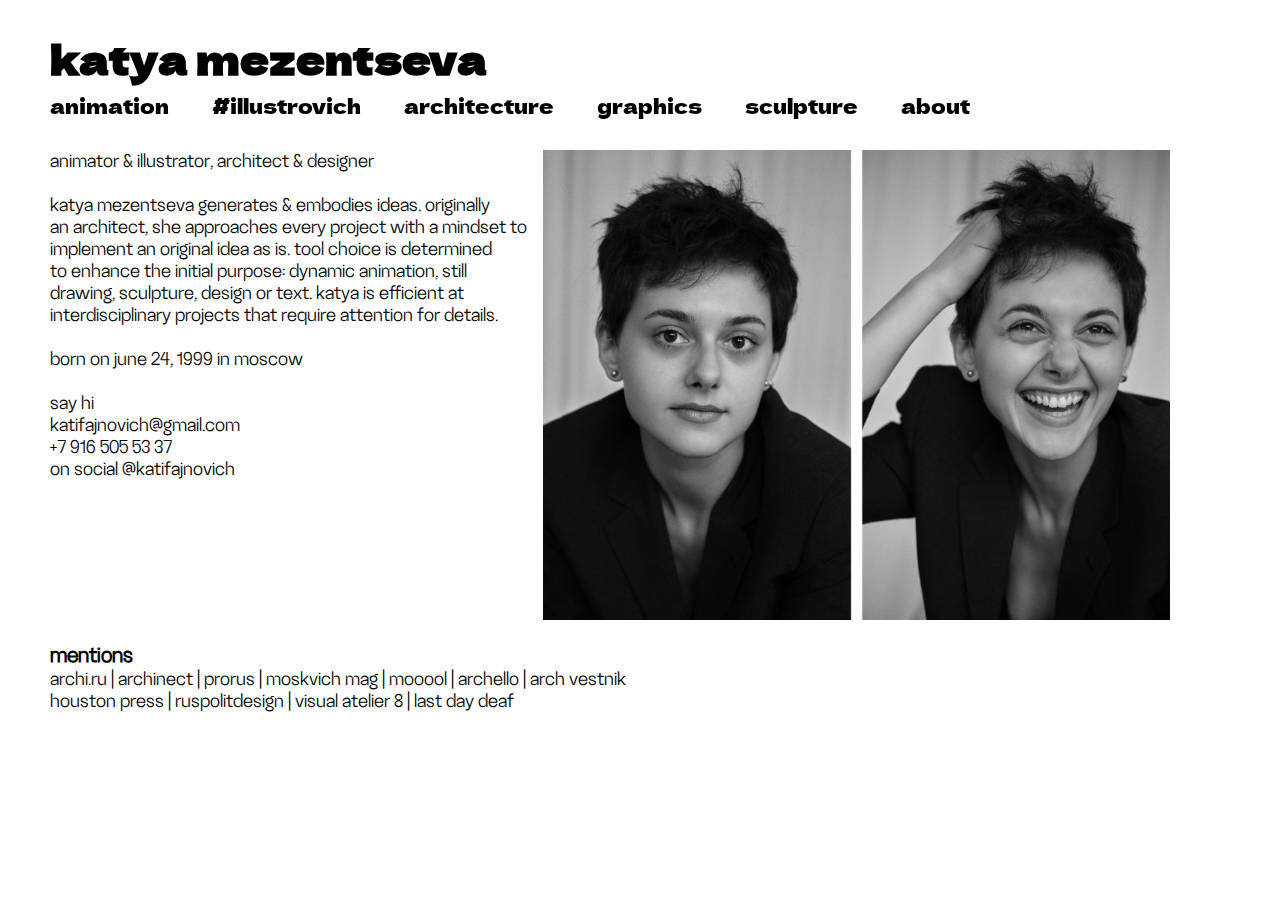
==== about/index.html @ d78eb983 "13.02 edits" ====
<!DOCTYPE html>
<html lang="en">
<head>
    <meta charset="UTF-8">
    <title>katya mezentseva</title>
    <link rel="stylesheet" href="../style.css" type="text/css">
    <link rel="shortcut icon" href="../favicon.ico">
    <meta name="viewport" content="width=device-width, initial-scale=1.0">
</head>
<header>

    <a class="katya" href="/Katya-Mezentseva" style=""><h1>katya mezentseva</h1></a>
    <div id="pencet">
        <span></span>
        <span></span>
        <span></span>
    </div>

    <ul class="bar">
        <li>
            <a class="link" href="/Katya-Mezentseva/animation/">animation</a>
        </li>
        <li>
            <a class="link" href="/Katya-Mezentseva/illustrovich/">#illustrovich</a>
        </li>
        <li>
            <a class="link" href="/Katya-Mezentseva/architecture/">architecture</a>
        </li>
        <li>
            <a class="link" href="/Katya-Mezentseva/graphics/">graphics</a>
        </li>
        <li>
            <a class="link" href="/Katya-Mezentseva/sculpture/">sculpture</a>
        </li>
        <li>
            <a class="link" href="/Katya-Mezentseva/about/">about</a>
        </li>
    </ul>
    <div id="links-hide-menu">
        <a class="link link-mobile" href="/Katya-Mezentseva/animation/">animation</a>
        <a class="link link-mobile" href="/Katya-Mezentseva/illustrovich/">#illustrovich</a>
        <a class="link link-mobile" href="/Katya-Mezentseva/architecture/">architecture</a>
        <a class="link link-mobile" href="/Katya-Mezentseva/graphics/">graphics</a>
        <a class="link link-mobile" href="/Katya-Mezentseva/sculpture/">sculpture</a>
        <a class="link link-mobile" href="/Katya-Mezentseva/about/">about</a>
    </div>
</header>
<body>
<div class="padding_menu"></div>
<div class="about mobile">
    <ul>
        <li class="about grotesque">
            <p>animator & illustrator, architect & designer</p>
            <br>
            <p>katya mezentseva generates & embodies ideas. originally</p>
            <p>an architect, she approaches every project with a mindset to</p>
            <p>implement an original idea as is. tool choice is determined</p>
            <p>to enhance the initial purpose: dynamic animation, still</p>
            <p>drawing, sculpture, design or text. katya is efficient at</p>
            <p>interdisciplinary projects that require attention for details.</p>
            <br>
            <p>born on june 24, 1999 in moscow</p>
            <br>
            <p>say hi</p>
            <p><a href = "mailto: katifajnovich@gmail.com"> katifajnovich@gmail.com</a></p>
            <p><a href="tel:+79165055337">+7 916 505 53 37</a></p>
            <p>on social @katifajnovich</p>
            <br>

        </li>
        <li>
            <figure class="img-container">
                <img src="./about%20katya.jpg"  alt=""/>
            </figure>
        </li>
    </ul>
</div>
<!--<section class="desktop">-->
<!--    <div class="container ca">-->
<!--        <div class="grid_about">-->
            <div class="main_about desktop">
            <div class="new_about grotesque">
                <p>animator & illustrator, architect & designer</p>
                <br>
                <p>katya mezentseva generates & embodies ideas. originally</p>
                    <p>an architect, she approaches every project with a mindset to</p>
                    <p>implement an original idea as is. tool choice is determined</p>
                    <p>to enhance the initial purpose: dynamic animation, still</p>
                    <p>drawing, sculpture, design or text. katya is efficient at</p>
                    <p>interdisciplinary projects that require attention for details.</p>
                <br>
                <p>born on june 24, 1999 in moscow</p>
                <br>
                <p>say hi</p>
                <p><a href = "mailto: katifajnovich@gmail.com"> katifajnovich@gmail.com</a></p>
                <p><a href="tel:+79165055337">+7 916 505 53 37</a></p>
                <p>on social @katifajnovich</p>
            </div>
            <div class="new_about">
<!--                <figure class="img-container">-->
                    <img class="new_about_img" src="./about%20katya.jpg"  alt=""/>
<!--                </figure>-->
            </div>
            </div>

<br>
<div class="grotesque mentions">

    <h3>mentions</h3>
    <a target="_blank" rel="noopener noreferrer" href="https://archi.ru/projects/russia/17846/blagoustroistvo-zhk--i-nagatinskii">archi.ru</a> |
    <a target="_blank" rel="noopener noreferrer" href="https://archinect.com/firms/project/150328814/a-sail-pine-trees-and-sea-salted-boards-under-the-moon/150328815">archinect</a> |
    <a target="_blank" rel="noopener noreferrer" href="https://prorus.ru/projects/gorodskie-balkony-v-moskve/">prorus</a> |
    <a target="_blank" rel="noopener noreferrer" href="https://moskvichmag.ru/gorod/vot-takoj-poselok-dlya-biznesmenov-i-ajtishnikov-postroyat-nedaleko-ot-solnechnogorska/">moskvich mag</a> |
    <a target="_blank" rel="noopener noreferrer" href="https://mooool.com/en/city-balconies-by-bureau-a4.html">mooool</a> |
    <a target="_blank" rel="noopener noreferrer" href="https://archello.com/project/summer-patio">archello</a> |
    <a target="_blank" rel="noopener noreferrer" href="https://www.calameo.com/books/0063340754333ec9db973?authid=JoCWp97ZwCQs">arch vestnik</a><p>
    <a target="_blank" rel="noopener noreferrer" href="https://www.houstonpress.com/music/best-underground-and-indie-music-videos-of-2022-part-4-14646551?fbclid=PAAabCLXhQ3gi7q-TvQjjJ6HF8ERRIw5YaCVSBYz2md5xWPGEGHg51dk6eLlI">houston press</a> |
    <a target="_blank" rel="noopener noreferrer" href="https://instagram.com/ruspolitdesign?igshid=YmMyMTA2M2Y=">ruspolitdesign</a> |
    <a target="_blank" rel="noopener noreferrer" href="https://visualatelier8.com/va8s-weekly-selection-9/">visual atelier 8</a> |
    <a target="_blank" rel="noopener noreferrer" href="http://lastdaydeaf.com/vital-21_oct_2022/">last day deaf</a>
</div>






</body>
<script src='https://cdnjs.cloudflare.com/ajax/libs/jquery/3.1.1/jquery.min.js'></script>
<script type="text/javascript" src="../script.js"></script>
</html>
---- style.css ----
@font-face {
font-family: "DelaGothicOne";
src: url("./fonts/DelaGothicOne_Regular.ttf") format("truetype");
    font-style: normal;
    font-weight: normal;
}
@font-face {
    font-family: "RG";
    src: url("./fonts/RG-StandardBook.ttf") format("truetype");
    font-style: normal;
    font-weight: normal;
}
@font-face {
    font-family: "DelaGothicOneWOFF";
    src: url("./fonts/DelaGothicOne_Regular.woff") format("woff");
    font-style: normal;
    font-weight: normal;
}


*{
    padding: 0;
    margin: 0;
}
head {

}
header{
    position: fixed;
    padding-top: 40px;
    font-family: "DelaGothicOneWOFF", serif;
    padding-bottom: 50px;
    z-index: 500;
}
body {
    font-family: "DelaGothicOneWOFF", serif;
    font-size: 125%;
}

li{
    display: inline-block;
    padding-inline: 15px;
    padding-bottom: 10px;
    padding-left: 0;
}

ul{
    padding: 0 0 1rem 50px;
}

h1 {
    padding: 0 0 1rem 50px;;
}

.youtube{
    padding-left: 50px;
}

iframe{
    border: 1pt solid black;
}


.pad50{
    padding-left: 50px;
    padding-top: 8.5rem;
}
.about.li{
    display: inline-block;
    padding-inline: 15px;
    padding-bottom: 10px;
    padding-left: 0;
}


/*MOBILE*/
/*only screen and (max-width: 768px)*/

/*@media only screen and (max-width: 768px) {*/
@media only screen and (max-width: 900px) {
    .bar {
        display: none;
        font-size: +30%;
    }
    .pad50{
        padding-left: 25px !important;
        padding-right: 25px !important;
        padding-top: 7.5rem;
    }
    .padding_menu{
        padding-bottom: 120px !important;
    }
    .mentions {
        padding-left: 25px !important;
    }
    .container{
        padding: 1rem 25px 1rem 25px !important;
    }

    #pencet {
        display: flex;
        align-items: flex-start;
        flex-direction: column;
        cursor: pointer;
        padding-left: 25px;
    }

    #pencet span {
        background-color: black;
        width: 2em;
        height: .2em;
        margin: 0.13em 0;
        display: block;
        transition: all .4s ease;
        transform-origin: 0 0;
    }

    .Diam span:nth-child(1) {
        transform: rotate(28deg) translate(1px, -1px);
    }

    .Diam span:nth-child(2) {
        Transform: scaleX(0);
    }

    .Diam span:nth-child(3) {
        transform: rotate(-28deg) translate(1px, 0);
    }
    .links-menu{
        display: flex !important;
        align-items:flex-start;
        margin-top:10px;
        flex-direction:column;
        position: center;
        padding-left: 25px;

    }
    .youtube-video {
        width: 250px;
        height: 150px;
    }

    ul{
        padding-left: 25px;
    }

    h1 {
        padding-left: 25px;
        font-size: 150%;
        padding-right: 25px;
    }

    .youtube{
        padding-left: 25px;
    }
    header{
        padding-bottom: 25px;
    }
    .line_upper {
        height: 1px !important;
    }
}


#links-hide-menu {
    display: none
}

.container {
    padding: 1rem 50px 1rem 50px;
    width: 100%;
}

.grid {
    display: flex;
    flex-direction: column;
    flex-flow: row wrap;
}
.grid > [class*=column-] {
    display: block;
}

.first {
    order: -1;
}

.last {
    order: 12;
}

.align-top {
    align-items: start;
}

.align-center {
    align-items: center;
}

.align-bottom {
    align-items: end;
}

.column-xs-1 {
    flex-basis: 8.3333333333%;
    max-width: 8.3333333333%;
}

.column-xs-2 {
    flex-basis: 16.6666666667%;
    max-width: 16.6666666667%;
}

.column-xs-3 {
    flex-basis: 25%;
    max-width: 25%;
}

.column-xs-4 {
    flex-basis: 33.3333333333%;
    max-width: 33.3333333333%;
}

.column-xs-5 {
    flex-basis: 41.6666666667%;
    max-width: 41.6666666667%;
}

.column-xs-6 {
    flex-basis: 50%;
    max-width: 50%;
}

.column-xs-7 {
    flex-basis: 58.3333333333%;
    max-width: 58.3333333333%;
}

.column-xs-8 {
    flex-basis: 66.6666666667%;
    max-width: 66.6666666667%;
}

.column-xs-9 {
    flex-basis: 75%;
    max-width: 75%;
}

.column-xs-10 {
    flex-basis: 83.3333333333%;
    max-width: 83.3333333333%;
}

.column-xs-11 {
    flex-basis: 91.6666666667%;
    max-width: 91.6666666667%;
}

.column-xs-12 {
    flex-basis: 100%;
    max-width: 100%;
}

@media (min-width: 48rem) {
    .column-sm-1 {
        flex-basis: 8.3333333333%;
        max-width: 8.3333333333%;
    }

    .column-sm-2 {
        flex-basis: 16.6666666667%;
        max-width: 16.6666666667%;
    }

    .column-sm-3 {
        flex-basis: 25%;
        max-width: 25%;
    }

    .column-sm-4 {
        flex-basis: 33.3333333333%;
        max-width: 33.3333333333%;
    }

    .column-sm-5 {
        flex-basis: 41.6666666667%;
        max-width: 41.6666666667%;
    }

    .column-sm-6 {
        flex-basis: 50%;
        max-width: 50%;
    }

    .column-sm-7 {
        flex-basis: 58.3333333333%;
        max-width: 58.3333333333%;
    }

    .column-sm-8 {
        flex-basis: 66.6666666667%;
        max-width: 66.6666666667%;
    }

    .column-sm-9 {
        flex-basis: 75%;
        max-width: 75%;
    }

    .column-sm-10 {
        flex-basis: 83.3333333333%;
        max-width: 83.3333333333%;
    }

    .column-sm-11 {
        flex-basis: 91.6666666667%;
        max-width: 91.6666666667%;
    }

    .column-sm-12 {
        flex-basis: 100%;
        max-width: 100%;
    }
}
@media (min-width: 62rem) {
    .column-md-1 {
        flex-basis: 8.3333333333%;
        max-width: 8.3333333333%;
    }

    .column-md-2 {
        flex-basis: 16.6666666667%;
        max-width: 16.6666666667%;
    }

    .column-md-3 {
        flex-basis: 25%;
        max-width: 25%;
    }

    .column-md-4 {
        flex-basis: 33.3333333333%;
        max-width: 33.3333333333%;
    }

    .column-md-5 {
        flex-basis: 41.6666666667%;
        max-width: 41.6666666667%;
    }

    .column-md-6 {
        flex-basis: 50%;
        max-width: 50%;
    }

    .column-md-7 {
        flex-basis: 58.3333333333%;
        max-width: 58.3333333333%;
    }

    .column-md-8 {
        flex-basis: 66.6666666667%;
        max-width: 66.6666666667%;
    }

    .column-md-9 {
        flex-basis: 75%;
        max-width: 75%;
    }

    .column-md-10 {
        flex-basis: 83.3333333333%;
        max-width: 83.3333333333%;
    }

    .column-md-11 {
        flex-basis: 91.6666666667%;
        max-width: 91.6666666667%;
    }

    .column-md-12 {
        flex-basis: 100%;
        max-width: 100%;
    }
}
@media (min-width: 75rem) {
    .column-lg-1 {
        flex-basis: 8.3333333333%;
        max-width: 8.3333333333%;
    }

    .column-lg-2 {
        flex-basis: 16.6666666667%;
        max-width: 16.6666666667%;
    }

    .column-lg-3 {
        flex-basis: 25%;
        max-width: 25%;
    }

    .column-lg-4 {
        flex-basis: 33.3333333333%;
        max-width: 33.3333333333%;
    }

    .column-lg-5 {
        flex-basis: 41.6666666667%;
        max-width: 41.6666666667%;
    }

    .column-lg-6 {
        flex-basis: 50%;
        max-width: 50%;
    }

    .column-lg-7 {
        flex-basis: 58.3333333333%;
        max-width: 58.3333333333%;
    }

    .column-lg-8 {
        flex-basis: 66.6666666667%;
        max-width: 66.6666666667%;
    }

    .column-lg-9 {
        flex-basis: 75%;
        max-width: 75%;
    }

    .column-lg-10 {
        flex-basis: 83.3333333333%;
        max-width: 83.3333333333%;
    }

    .column-lg-11 {
        flex-basis: 91.6666666667%;
        max-width: 91.6666666667%;
    }

    .column-lg-12 {
        flex-basis: 100%;
        max-width: 100%;
    }
}
@supports (display: grid) {
    .grid {
        display: grid !important;
        grid-template-columns: repeat(6, 1fr);
        grid-template-rows: auto !important;
    }
    .grid > [class*=column-] {
        margin: 0;
        max-width: 100%;
    }

    .column-xs-1 {
        grid-column-start: span 1;
        grid-column-end: span 1;
    }

    .column-xs-2 {
        grid-column-start: span 2;
        grid-column-end: span 2;
    }

    .column-xs-3 {
        grid-column-start: span 3;
        grid-column-end: span 3;
    }

    .column-xs-4 {
        grid-column-start: span 4;
        grid-column-end: span 4;
    }

    .column-xs-5 {
        grid-column-start: span 5;
        grid-column-end: span 5;
    }

    .column-xs-6 {
        grid-column-start: span 6;
        grid-column-end: span 6;
    }

    .column-xs-7 {
        grid-column-start: span 7;
        grid-column-end: span 7;
    }

    .column-xs-8 {
        grid-column-start: span 8;
        grid-column-end: span 8;
    }

    .column-xs-9 {
        grid-column-start: span 9;
        grid-column-end: span 9;
    }

    .column-xs-10 {
        grid-column-start: span 10;
        grid-column-end: span 10;
    }

    .column-xs-11 {
        grid-column-start: span 11;
        grid-column-end: span 11;
    }

    .column-xs-12 {
        grid-column-start: span 12;
        grid-column-end: span 12;
    }

    @media (min-width: 48rem) {
        .column-sm-1 {
            grid-column-start: span 1;
            grid-column-end: span 1;
        }

        .column-sm-2 {
            grid-column-start: span 2;
            grid-column-end: span 2;
        }

        .column-sm-3 {
            grid-column-start: span 3;
            grid-column-end: span 3;
        }

        .column-sm-4 {
            grid-column-start: span 4;
            grid-column-end: span 4;
        }

        .column-sm-5 {
            grid-column-start: span 5;
            grid-column-end: span 5;
        }

        .column-sm-6 {
            grid-column-start: span 6;
            grid-column-end: span 6;
        }

        .column-sm-7 {
            grid-column-start: span 7;
            grid-column-end: span 7;
        }

        .column-sm-8 {
            grid-column-start: span 8;
            grid-column-end: span 8;
        }

        .column-sm-9 {
            grid-column-start: span 9;
            grid-column-end: span 9;
        }

        .column-sm-10 {
            grid-column-start: span 10;
            grid-column-end: span 10;
        }

        .column-sm-11 {
            grid-column-start: span 11;
            grid-column-end: span 11;
        }

        .column-sm-12 {
            grid-column-start: span 12;
            grid-column-end: span 12;
        }
    }
    @media (min-width: 62rem) {
        .column-md-1 {
            grid-column-start: span 1;
            grid-column-end: span 1;
        }

        .column-md-2 {
            grid-column-start: span 2;
            grid-column-end: span 2;
        }

        .column-md-3 {
            grid-column-start: span 3;
            grid-column-end: span 3;
        }

        .column-md-4 {
            grid-column-start: span 4;
            grid-column-end: span 4;
        }

        .column-md-5 {
            grid-column-start: span 5;
            grid-column-end: span 5;
        }

        .column-md-6 {
            grid-column-start: span 6;
            grid-column-end: span 6;
        }

        .column-md-7 {
            grid-column-start: span 7;
            grid-column-end: span 7;
        }

        .column-md-8 {
            grid-column-start: span 8;
            grid-column-end: span 8;
        }

        .column-md-9 {
            grid-column-start: span 9;
            grid-column-end: span 9;
        }

        .column-md-10 {
            grid-column-start: span 10;
            grid-column-end: span 10;
        }

        .column-md-11 {
            grid-column-start: span 11;
            grid-column-end: span 11;
        }

        .column-md-12 {
            grid-column-start: span 12;
            grid-column-end: span 12;
        }
    }
    @media (min-width: 75rem) {
        .column-lg-1 {
            grid-column-start: span 1;
            grid-column-end: span 1;
        }

        .column-lg-2 {
            grid-column-start: span 2;
            grid-column-end: span 2;
        }

        .column-lg-3 {
            grid-column-start: span 3;
            grid-column-end: span 3;
        }

        .column-lg-4 {
            grid-column-start: span 4;
            grid-column-end: span 4;
        }

        .column-lg-5 {
            grid-column-start: span 5;
            grid-column-end: span 5;
        }

        .column-lg-6 {
            grid-column-start: span 6;
            grid-column-end: span 6;
        }

        .column-lg-7 {
            grid-column-start: span 7;
            grid-column-end: span 7;
        }

        .column-lg-8 {
            grid-column-start: span 8;
            grid-column-end: span 8;
        }

        .column-lg-9 {
            grid-column-start: span 9;
            grid-column-end: span 9;
        }

        .column-lg-10 {
            grid-column-start: span 10;
            grid-column-end: span 10;
        }

        .column-lg-11 {
            grid-column-start: span 11;
            grid-column-end: span 11;
        }

        .column-lg-12 {
            grid-column-start: span 12;
            grid-column-end: span 12;
        }
    }
}
* {
    box-sizing: border-box;
}
*::before, *::after {
    box-sizing: border-box;
}

ul li {
    margin: 0 1.5rem 0 0;
}

a {
    color: black;
    text-decoration: none;
}
a:hover {
    color: rgba(79,86,133,1);
}

/*a.katya:hover {*/
/*    color: black;*/
/*}*/

a {
    color: black;
    text-decoration: none;
    transition: all 0.2s ease;
}
a.active {
    color: rgba(79,86,133,1);
}

nav {
    padding: 2.5rem 0 2.5rem 0;
}
nav ul {
    display: flex;
    justify-content: flex-start;
}
nav li {
    font-size: 1.25rem;
}
nav li:nth-child(2) {
    margin: 0;
}

#highlight {
    color: #ea8478;
    font-size: 1.25rem;
}

.gallery {
    padding: 0 0 1rem 0;
}

.img-container {
    width: 100%;
    overflow: hidden;
}
.img-container:hover .img-content-hover {
    display: block;
}

img {
    width: 100%;
    /*height: 500px;*/
    -o-object-fit: cover;
    object-fit: cover;
    transform: scale(1);
    transition: all 0.3s ease-in-out;
}

.title {
    color: #2e2e2e;
    font-size: 1.5rem;
    font-weight: 700;
}

.category {
    font-size: 1rem;
    color: #787878;
}

.img-content {
    display: none;
}

.social, .copyright {
    margin: 1rem;
}

.social li {
    display: inline-block;
}

footer {
    padding: 1rem 0;
    background: #f7f7f7;
    text-align: center;
}

@supports (display: grid) {
    .gallery .grid {
        grid-gap: 1rem;
    }
}
@media (min-width: 62rem) {
    nav ul {
        justify-content: flex-end;
    }
}
/*@media screen and (min-width: 2000px) {*/
.grid {
    display: grid !important;
    grid-template-columns: repeat(6, 1fr);
    grid-template-rows: auto!important;
}


.img-container {
    height: 100%;
}
.img-container:hover .img-content-hover {
    display: none;
}

.img-content {
    display: block;
    padding: 1rem 0;
}
.my-column-xs-1 {
    grid-column-start: span 1;
    grid-column-end: span 1;
}

.my-column-xs-2 {
    grid-column-start: span 2;
    grid-column-end: span 2;
}

.my-column-xs-3 {
    grid-column-start: span 3;
    grid-column-end: span 3;
}

.my-column-xs-4 {
    grid-column-start: span 4;
    grid-column-end: span 4;
}

.my-column-xs-5 {
    grid-column-start: span 5;
    grid-column-end: span 5;
}

.my-column-xs-6 {
    grid-column-start: span 6;
    grid-column-end: span 6;
}
.char{
    display: grid !important;
    grid-template-columns: repeat(8, 1fr);
    grid-template-rows: auto !important;
}
.ca{
    width: auto;
}






@media screen and (max-width: 900px) {
    .mobile{
        display: inherit;
    }
    body {
        font-size: 105% !important;
    }
    .grid {
        display: grid;
        grid-template-columns: repeat(3, 1fr);
        grid-template-rows: auto !important;
    }

    .char{
        display: grid !important;
        grid-template-columns: repeat(4, 1fr);
        grid-template-rows: auto !important;
    }
    .desktop{
        display: none!important;
    }
    .slider{
        width:80%;
        height:80%;
        position:absolute;
        left:10%;
        top:32%;
        overflow:hidden;
        z-index: -1;
    }
    .prev{
        position:absolute;
        top:70%;
        left:2.5%;
        cursor:pointer;
    }
    .next{
        position:absolute;
        top:70%;
        right:2.5%;
        cursor:pointer;
    }
    .transition {
        transition:.5s linear;
    }
    .slide{
        width:100%;
        height:100%;
        position:absolute;
        top:0%;
        left:0%;
        display:flex;
        align-items:center;
        justify-content:center;
    }
        .slide_char, .slide_larg, .slide_small, .slide_ser, .slide_rus{
        display: flex;
        position: absolute;
        overflow: hidden;
        align-items: center;
        padding: 25px;
    }
    .slider_char, .slider_larg, .slider_small, .slider_ser, .slider_rus, .slider_fr{
        height: 50rem;
        position:relative;
        left: 0;
        overflow:hidden;
        z-index: 2;
        /*padding: 0 0 0 25px !important;*/
    }
    .slide_fr {
        display: flex;
        position: absolute;
        overflow: hidden;
        align-items: baseline;
        /*padding: 25px;*/
    }
    #character, #larger, #smaller, #series, #russian{
        grid: none;
        grid-template-columns: none;
        grid-gap: unset;
    }
    .prev_char, .prev_larg, .prev_small, .prev_ser, .prev_rus{
        position: relative;
        top: 25rem;
        left: 0.5%;
    }
    .next_char, .next_larg, .next_small, .next_ser, .next_rus{
        position: relative;
        top: 22.5rem;
        left: 96%;
    }

    .prev_a_char{
        position:absolute;
        top:290%;
        left:2.5%;
        cursor:pointer;
    }
    .next_a_char{
        position:absolute;
        top:290%;
        right:2.5%;
        cursor:pointer;
    }
    .slider_a{
        width:80%;
        height:100%;
        position:absolute;
        left:10%;
        top:250%;
        overflow:hidden;
    }
    .prev_a{
        position:absolute;
        top:185%;
        left:2.5%;
        cursor:pointer;
        z-index:5
    }
    .next_a{
        position:absolute;
        top:185%;
        right:-0.5%;
        cursor:pointer;
        z-index: 5;
    }
    .youtube_frame{
        width:318px !important;
        height:200px !important;
    }
    .my-column-mb-3{
        grid-column-start: span 3!important;
        grid-column-end: span 3 !important;
    }
}

@media screen and (min-width: 900px) {
    .grid_show{
        display: grid !important;
        grid-template-columns: repeat(6, 1fr) !important;
        grid-template-rows: auto!important;
    }
    .grid_hide {
        display: grid !important;
        grid-template-columns: repeat(6, 1fr) !important;
        grid-template-rows: repeat(1, 1fr) !important;
        grid-auto-rows: 0;
        overflow-y: hidden;
    }
    .mobile{
        display: none !important;
    }
    .desktop{
        display: inherit;
    }
    .prev, .next{
        display: none;
    }
    .prev_a, .next_a {
        display: none;
    }
}
.hide{
    display: none !important;
}

.show{
    display: block !important;
}
#character{
    display: none;
}
.arrow-container{
    margin-left: 0.8%;
    margin-right: 97%;
    cursor: pointer;
}
.arrow-container-right{
    margin-right: 0.8%;
    margin-left: 97%;
    cursor: pointer;

}
.arrow-container-left{
    padding-left: 0.8%;
    padding-right: 95%;
    cursor: pointer;
}
.down{
    transform: rotate(-90deg);
}
.up{
    transform: rotate(90deg);
}
/*Random Grotesque Standard Book*/
.grotesque {
    font-family: RG, serif;
}
.left-button, .left-button_char, .left-button_larg, .left-button_small, .left-button_ser, .left-button_rus, .left-button_fr{
    width: 20px;
    height: 40px;
    transform: rotate(0);
    z-index: 500;
}
.right, .right_char, .right_char, .right_larg, .right_small, .right_ser, .right_rus, .right_fr{
    width: 20px;
    height: 40px;
    transform: rotate(180deg);
}
 .line_upper {
    width: 100%;
    height: 4px;
    background: black;
}
.link-mobile {
    font-size: +125%;
    background-color: white;
}


.about1{

    display: inline-block;
    width: 40%;
}
.grid_about {
    display: grid !important;
    grid-template-columns: repeat(3, 1fr);
    grid-template-rows: auto !important;
}
.arrow-line {
    position: relative;
}
.container_ch{
    padding: 0 50px 0 50px;
}
.main_about{
    display: flex;
    flex-direction: row;
    padding: 0 50px 0 50px;
}
.new_about{
    white-space: nowrap;
    padding-right: 1rem;
}
.new_about_img{
    height: 470px;
    width: auto;
}
.padding_menu{
    padding-bottom: 150px;
}
.mentions {
    padding-left: 50px;
}
.four_img {
    width: 100%;
    position: absolute;
    bottom: 30%;
}
.four_text {
    position: absolute;
    margin: 25px;
    top: 70%;
}
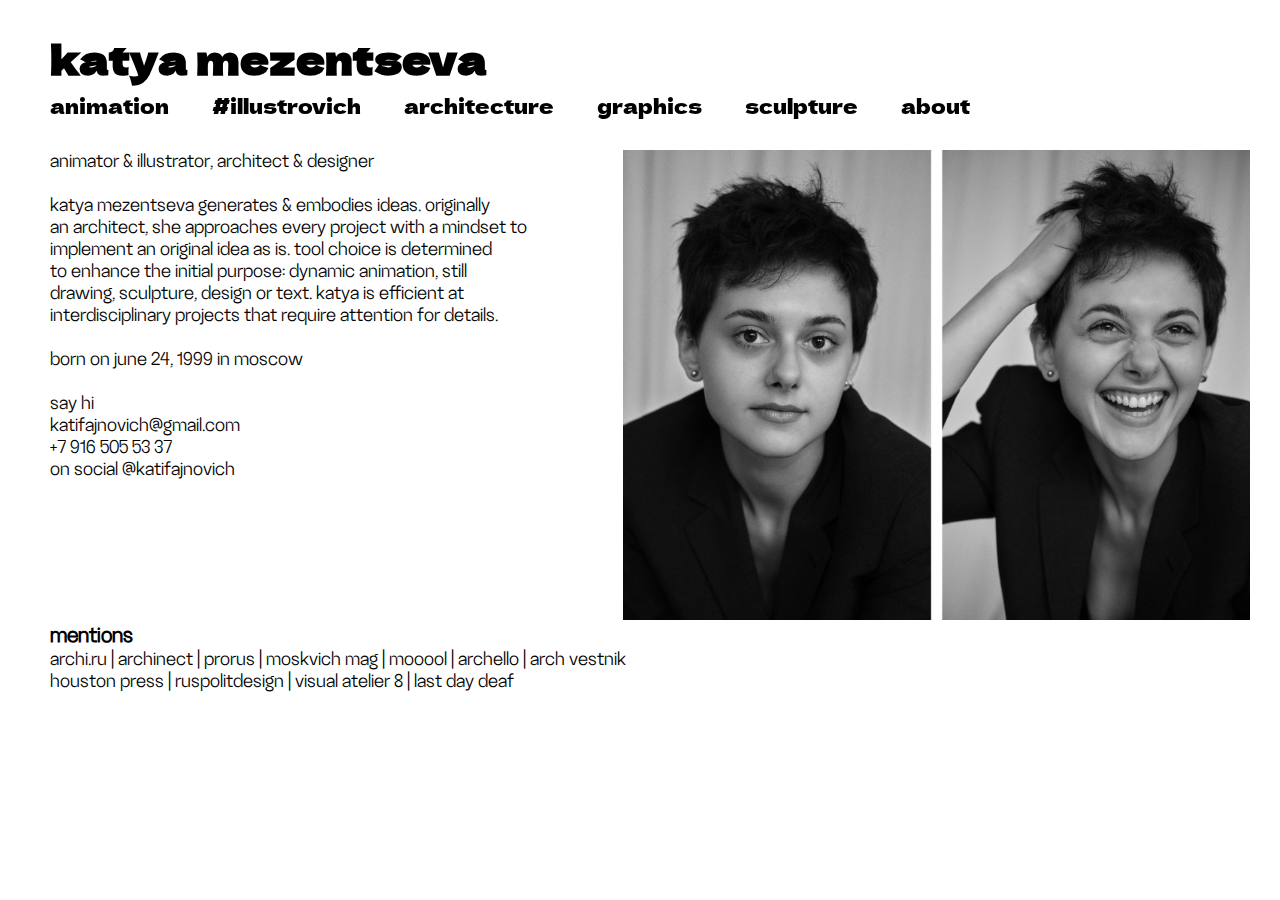
==== commit 4cf964f9: "21.02 edition" ====
--- a/about/index.html
+++ b/about/index.html
@@ -52,12 +52,12 @@
         <li class="about grotesque">
             <p>animator & illustrator, architect & designer</p>
             <br>
-            <p>katya mezentseva generates & embodies ideas. originally</p>
-            <p>an architect, she approaches every project with a mindset to</p>
-            <p>implement an original idea as is. tool choice is determined</p>
-            <p>to enhance the initial purpose: dynamic animation, still</p>
-            <p>drawing, sculpture, design or text. katya is efficient at</p>
-            <p>interdisciplinary projects that require attention for details.</p>
+            <p>katya mezentseva generates & embodies ideas. originally
+            an architect, she approaches every project with a mindset to
+            implement an original idea as is. tool choice is determined
+            to enhance the initial purpose: dynamic animation, still
+            drawing, sculpture, design or text. katya is efficient at
+            interdisciplinary projects that require attention for details.</p>
             <br>
             <p>born on june 24, 1999 in moscow</p>
             <br>
@@ -103,7 +103,6 @@
             </div>
             </div>
 
-<br>
 <div class="grotesque mentions">
 
     <h3>mentions</h3>
--- a/style.css
+++ b/style.css
@@ -63,6 +63,7 @@
 
 .pad50{
     padding-left: 50px;
+    padding-right: 50px;
     padding-top: 8.5rem;
 }
 .about.li{
@@ -92,6 +93,8 @@
     }
     .mentions {
         padding-left: 25px !important;
+        padding-right: 25px !important;
+        padding-bottom: 2rem;
     }
     .container{
         padding: 1rem 25px 1rem 25px !important;
@@ -941,11 +944,27 @@
         z-index: 2;
         /*padding: 0 0 0 25px !important;*/
     }
+    .slide_an{
+        display: flex;
+        position: absolute;
+        overflow: hidden;
+        align-items: baseline;
+        padding: 25px;
+    }
+    .slider_an{
+        height: 40rem;
+        position:relative;
+        left: 0;
+        overflow:hidden;
+        z-index: 2;
+    }
     .slide_fr {
         display: flex;
         position: absolute;
         overflow: hidden;
         align-items: baseline;
+        left: 0;
+
         /*padding: 25px;*/
     }
     #character, #larger, #smaller, #series, #russian{
@@ -1070,13 +1089,13 @@
 .grotesque {
     font-family: RG, serif;
 }
-.left-button, .left-button_char, .left-button_larg, .left-button_small, .left-button_ser, .left-button_rus, .left-button_fr{
+.left-button, .left-button_char, .left-button_larg, .left-button_small, .left-button_ser, .left-button_rus, .left-button_fr, .left-button_an{
     width: 20px;
     height: 40px;
     transform: rotate(0);
     z-index: 500;
 }
-.right, .right_char, .right_char, .right_larg, .right_small, .right_ser, .right_rus, .right_fr{
+.right, .right_char, .right_char, .right_larg, .right_small, .right_ser, .right_rus, .right_fr, .right_an{
     width: 20px;
     height: 40px;
     transform: rotate(180deg);
@@ -1115,7 +1134,7 @@
 }
 .new_about{
     white-space: nowrap;
-    padding-right: 1rem;
+    padding-right: 6rem;
 }
 .new_about_img{
     height: 470px;
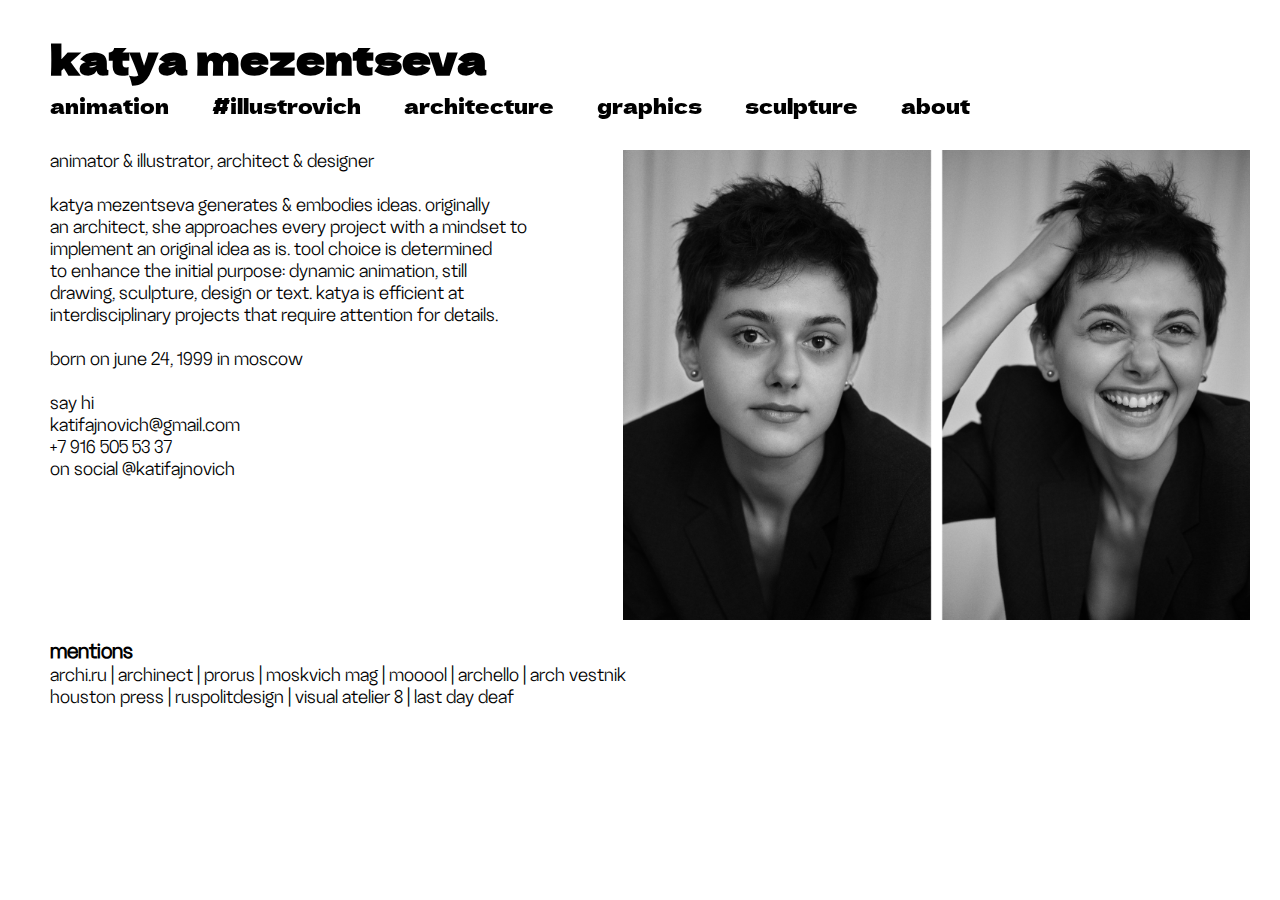
==== commit c917e668: "26.02 edition" ====
--- a/about/index.html
+++ b/about/index.html
@@ -75,10 +75,7 @@
         </li>
     </ul>
 </div>
-<!--<section class="desktop">-->
-<!--    <div class="container ca">-->
-<!--        <div class="grid_about">-->
-            <div class="main_about desktop">
+            <div class="main_about">
             <div class="new_about grotesque">
                 <p>animator & illustrator, architect & designer</p>
                 <br>
@@ -97,9 +94,7 @@
                 <p>on social @katifajnovich</p>
             </div>
             <div class="new_about">
-<!--                <figure class="img-container">-->
                     <img class="new_about_img" src="./about%20katya.jpg"  alt=""/>
-<!--                </figure>-->
             </div>
             </div>
 
--- a/style.css
+++ b/style.css
@@ -62,9 +62,7 @@
 
 
 .pad50{
-    padding-left: 50px;
-    padding-right: 50px;
-    padding-top: 8.5rem;
+    padding: 8.5rem 50px 1rem;
 }
 .about.li{
     display: inline-block;
@@ -78,7 +76,7 @@
 /*only screen and (max-width: 768px)*/
 
 /*@media only screen and (max-width: 768px) {*/
-@media only screen and (max-width: 900px) {
+@media only screen and (max-width: 500px) {
     .bar {
         display: none;
         font-size: +30%;
@@ -97,7 +95,7 @@
         padding-bottom: 2rem;
     }
     .container{
-        padding: 1rem 25px 1rem 25px !important;
+        padding: 0 25px 1rem 25px !important;
     }
 
     #pencet {
@@ -874,7 +872,7 @@
 
 
 
-@media screen and (max-width: 900px) {
+@media screen and (max-width: 500px) {
     .mobile{
         display: inherit;
     }
@@ -936,13 +934,22 @@
         align-items: center;
         padding: 25px;
     }
-    .slider_char, .slider_larg, .slider_small, .slider_ser, .slider_rus, .slider_fr{
-        height: 50rem;
+    .slider_char, .slider_larg, .slider_small, .slider_ser, .slider_rus{
+        height: 43rem;
         position:relative;
         left: 0;
         overflow:hidden;
         z-index: 2;
-        /*padding: 0 0 0 25px !important;*/
+    }
+    .slider_fr {
+        height: 40rem;
+        position:relative;
+        left: 0;
+        overflow:hidden;
+        z-index: 2;
+    }
+    .slider_larg{
+        height: 39rem !important;
     }
     .slide_an{
         display: flex;
@@ -952,7 +959,7 @@
         padding: 25px;
     }
     .slider_an{
-        height: 40rem;
+        height: 45rem;
         position:relative;
         left: 0;
         overflow:hidden;
@@ -966,34 +973,27 @@
         left: 0;
 
         /*padding: 25px;*/
-    }
+}
     #character, #larger, #smaller, #series, #russian{
         grid: none;
         grid-template-columns: none;
         grid-gap: unset;
     }
-    .prev_char, .prev_larg, .prev_small, .prev_ser, .prev_rus{
+    .next_char, .next_larg, .next_rus{
         position: relative;
-        top: 25rem;
+        top: 17.5rem;
+        left: 93%;
+    }
+    .prev_a_char{
+        position: relative;
+        top: 10rem;
         left: 0.5%;
     }
-    .next_char, .next_larg, .next_small, .next_ser, .next_rus{
+
+    .next_a_char{
         position: relative;
-        top: 22.5rem;
-        left: 96%;
-    }
-
-    .prev_a_char{
-        position:absolute;
-        top:290%;
-        left:2.5%;
-        cursor:pointer;
-    }
-    .next_a_char{
-        position:absolute;
-        top:290%;
-        right:2.5%;
-        cursor:pointer;
+        top: 7.5rem;
+        left: 92%;
     }
     .slider_a{
         width:80%;
@@ -1021,13 +1021,58 @@
         width:318px !important;
         height:200px !important;
     }
+    .prev_char, .prev_larg, .prev_small, .prev_rus{
+        position: relative;
+        top: 20rem;
+        left: 0.5%;
+    }
+    .prev_four{
+        position: relative;
+        top: 15rem;
+        left: 0.5%;
+    }
+    .next_four{
+        position: relative;
+        top: 12.5rem;
+        left: 93%;
+    }
+    .prev_larg{
+        position: relative;
+        top: 19rem;
+        left: 0.5%;
+    }
+    .next_larg{
+        position: relative;
+        top: 16.5rem;
+        left: 93%;
+    }
+    .prev_ser{
+        position: relative;
+        top: 21rem;
+        left: 0.5%;
+    }
+    .next_ser{
+        position: relative;
+        top: 18.5rem;
+        left: 93%;
+    }
+    .prev_small{
+        position: relative;
+        top: 21rem;
+        left: 0.5%;
+    }
+    .next_small{
+        position: relative;
+        top: 18.5rem;
+        left: 93%;
+    }
     .my-column-mb-3{
         grid-column-start: span 3!important;
         grid-column-end: span 3 !important;
     }
 }
 
-@media screen and (min-width: 900px) {
+@media screen and (min-width: 500px) {
     .grid_show{
         display: grid !important;
         grid-template-columns: repeat(6, 1fr) !important;
@@ -1135,6 +1180,7 @@
 .new_about{
     white-space: nowrap;
     padding-right: 6rem;
+    padding-bottom: 1rem;
 }
 .new_about_img{
     height: 470px;
@@ -1145,14 +1191,21 @@
 }
 .mentions {
     padding-left: 50px;
+    padding-bottom: 2rem;
 }
 .four_img {
     width: 100%;
     position: absolute;
-    bottom: 30%;
+    bottom: 33%;
 }
 .four_text {
     position: absolute;
     margin: 25px;
-    top: 70%;
-}
+    top: 63%;
+}
+
+@media only screen and (max-width: 1250px) {
+    .main_about{
+        flex-wrap: wrap;
+    }
+}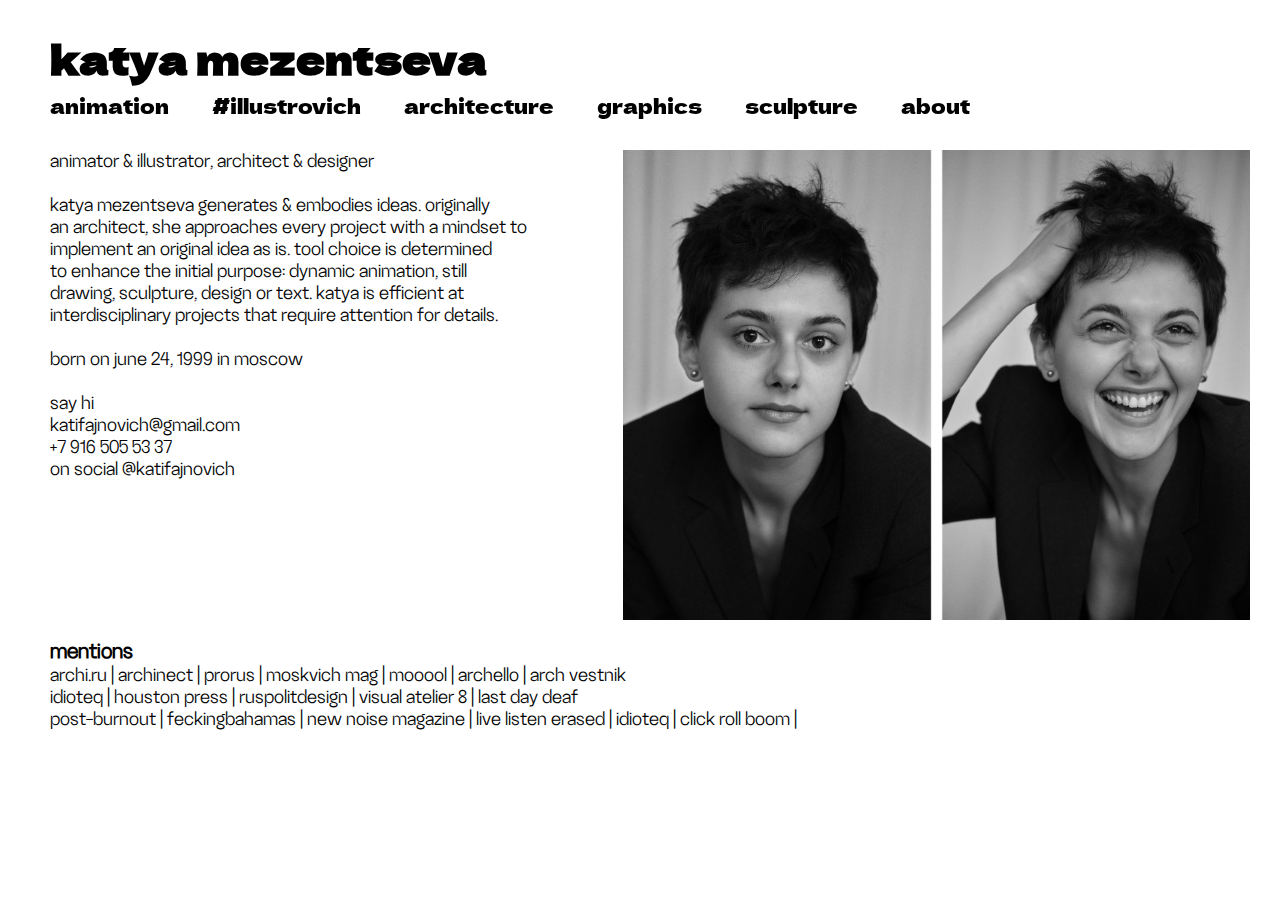
==== commit c1a3fbf7: "add: horse" ====
--- a/about/index.html
+++ b/about/index.html
@@ -9,7 +9,7 @@
 </head>
 <header>
 
-    <a class="katya" href="/Katya-Mezentseva" style=""><h1>katya mezentseva</h1></a>
+    <a class="katya" href="/" style=""><h1>katya mezentseva</h1></a>
     <div id="pencet">
         <span></span>
         <span></span>
@@ -18,31 +18,31 @@
 
     <ul class="bar">
         <li>
-            <a class="link" href="/Katya-Mezentseva/animation/">animation</a>
+            <a class="link" href="/animation/">animation</a>
         </li>
         <li>
-            <a class="link" href="/Katya-Mezentseva/illustrovich/">#illustrovich</a>
+            <a class="link" href="/illustrovich/">#illustrovich</a>
         </li>
         <li>
-            <a class="link" href="/Katya-Mezentseva/architecture/">architecture</a>
+            <a class="link" href="/architecture/">architecture</a>
         </li>
         <li>
-            <a class="link" href="/Katya-Mezentseva/graphics/">graphics</a>
+            <a class="link" href="/graphics/">graphics</a>
         </li>
         <li>
-            <a class="link" href="/Katya-Mezentseva/sculpture/">sculpture</a>
+            <a class="link" href="/sculpture/">sculpture</a>
         </li>
         <li>
-            <a class="link" href="/Katya-Mezentseva/about/">about</a>
+            <a class="link" href="/about/">about</a>
         </li>
     </ul>
     <div id="links-hide-menu">
-        <a class="link link-mobile" href="/Katya-Mezentseva/animation/">animation</a>
-        <a class="link link-mobile" href="/Katya-Mezentseva/illustrovich/">#illustrovich</a>
-        <a class="link link-mobile" href="/Katya-Mezentseva/architecture/">architecture</a>
-        <a class="link link-mobile" href="/Katya-Mezentseva/graphics/">graphics</a>
-        <a class="link link-mobile" href="/Katya-Mezentseva/sculpture/">sculpture</a>
-        <a class="link link-mobile" href="/Katya-Mezentseva/about/">about</a>
+        <a class="link link-mobile" href="/animation/">animation</a>
+        <a class="link link-mobile" href="/illustrovich/">#illustrovich</a>
+        <a class="link link-mobile" href="/architecture/">architecture</a>
+        <a class="link link-mobile" href="/graphics/">graphics</a>
+        <a class="link link-mobile" href="/sculpture/">sculpture</a>
+        <a class="link link-mobile" href="/about/">about</a>
     </div>
 </header>
 <body>
@@ -75,7 +75,7 @@
         </li>
     </ul>
 </div>
-            <div class="main_about">
+            <div class="main_about desktop">
             <div class="new_about grotesque">
                 <p>animator & illustrator, architect & designer</p>
                 <br>
@@ -108,10 +108,17 @@
     <a target="_blank" rel="noopener noreferrer" href="https://mooool.com/en/city-balconies-by-bureau-a4.html">mooool</a> |
     <a target="_blank" rel="noopener noreferrer" href="https://archello.com/project/summer-patio">archello</a> |
     <a target="_blank" rel="noopener noreferrer" href="https://www.calameo.com/books/0063340754333ec9db973?authid=JoCWp97ZwCQs">arch vestnik</a><p>
+    <a target="_blank" rel="noopener noreferrer" href="https://idioteq.com/who-deserves-balloons-and-medals-a-vivid-journey-through-the-eclectic-world-of-mad-meg/">idioteq </a> |
     <a target="_blank" rel="noopener noreferrer" href="https://www.houstonpress.com/music/best-underground-and-indie-music-videos-of-2022-part-4-14646551?fbclid=PAAabCLXhQ3gi7q-TvQjjJ6HF8ERRIw5YaCVSBYz2md5xWPGEGHg51dk6eLlI">houston press</a> |
     <a target="_blank" rel="noopener noreferrer" href="https://instagram.com/ruspolitdesign?igshid=YmMyMTA2M2Y=">ruspolitdesign</a> |
     <a target="_blank" rel="noopener noreferrer" href="https://visualatelier8.com/va8s-weekly-selection-9/">visual atelier 8</a> |
-    <a target="_blank" rel="noopener noreferrer" href="http://lastdaydeaf.com/vital-21_oct_2022/">last day deaf</a>
+    <a target="_blank" rel="noopener noreferrer" href="http://lastdaydeaf.com/vital-21_oct_2022/">last day deaf</a><p></p>
+    <a target="_blank" rel="noopener noreferrer" href="https://postburnout.com/with-his-new-song-the-horse-is-not-mine-out-tomorrow-the-new-york-based-artist-ilya-popenko-tells-to-us-about-his-career/">post-burnout</a> |
+    <a target="_blank" rel="noopener noreferrer" href="https://feckingbahamas.com/exclusive-ilya-popenko-of-mad-meg-releases-solo-single-the-horse-is-not-mine">feckingbahamas</a> |
+    <a target="_blank" rel="noopener noreferrer" href="https://newnoisemagazine.com/news-mad-megs-ilya-popenko-releaes-song/">new noise magazine</a> |
+    <a target="_blank" rel="noopener noreferrer" href="https://youtube.com/shorts/9jowpm1nGJs?si=UjXWyQwKQ2JfKECR">live listen erased</a> |
+    <a target="_blank" rel="noopener noreferrer" href="https://idioteq.com/rock-shorts-end-of-february/">idioteq</a> |
+    <a target="_blank" rel="noopener noreferrer" href="https://www.clickrollboom.co.uk/news/tag/Ilya+Popenko">click roll boom</a> |
 </div>
 
 
--- a/style.css
+++ b/style.css
@@ -85,6 +85,9 @@
         padding-left: 25px !important;
         padding-right: 25px !important;
         padding-top: 7.5rem;
+    }
+    .main_about{
+        padding: 0 25px 0 25px !important;
     }
     .padding_menu{
         padding-bottom: 120px !important;
@@ -942,7 +945,7 @@
         z-index: 2;
     }
     .slider_fr {
-        height: 40rem;
+        height: 44rem;
         position:relative;
         left: 0;
         overflow:hidden;
@@ -974,10 +977,13 @@
 
         /*padding: 25px;*/
 }
-    #character, #larger, #smaller, #series, #russian{
+    #character, #larger, #smaller, #russian{
         grid: none;
         grid-template-columns: none;
         grid-gap: unset;
+    }
+    .series{
+        grid-column-start: span 3 !important;
     }
     .next_char, .next_larg, .next_rus{
         position: relative;
@@ -1017,8 +1023,13 @@
         cursor:pointer;
         z-index: 5;
     }
+    .youtube_frame-li{
+        margin: 0 !important;
+        padding: 0 !important;
+        width: 100% !important;
+    }
     .youtube_frame{
-        width:318px !important;
+        width: 100% !important;
         height:200px !important;
     }
     .prev_char, .prev_larg, .prev_small, .prev_rus{
@@ -1028,12 +1039,12 @@
     }
     .prev_four{
         position: relative;
-        top: 15rem;
+        top: 16rem;
         left: 0.5%;
     }
     .next_four{
         position: relative;
-        top: 12.5rem;
+        top: 13.5rem;
         left: 93%;
     }
     .prev_larg{
@@ -1048,12 +1059,12 @@
     }
     .prev_ser{
         position: relative;
-        top: 21rem;
+        top: -1rem;
         left: 0.5%;
     }
     .next_ser{
         position: relative;
-        top: 18.5rem;
+        top: -3.5rem;
         left: 93%;
     }
     .prev_small{
@@ -1206,6 +1217,6 @@
 
 @media only screen and (max-width: 1250px) {
     .main_about{
-        flex-wrap: wrap;
+        flex-wrap: wrap !important;
     }
 }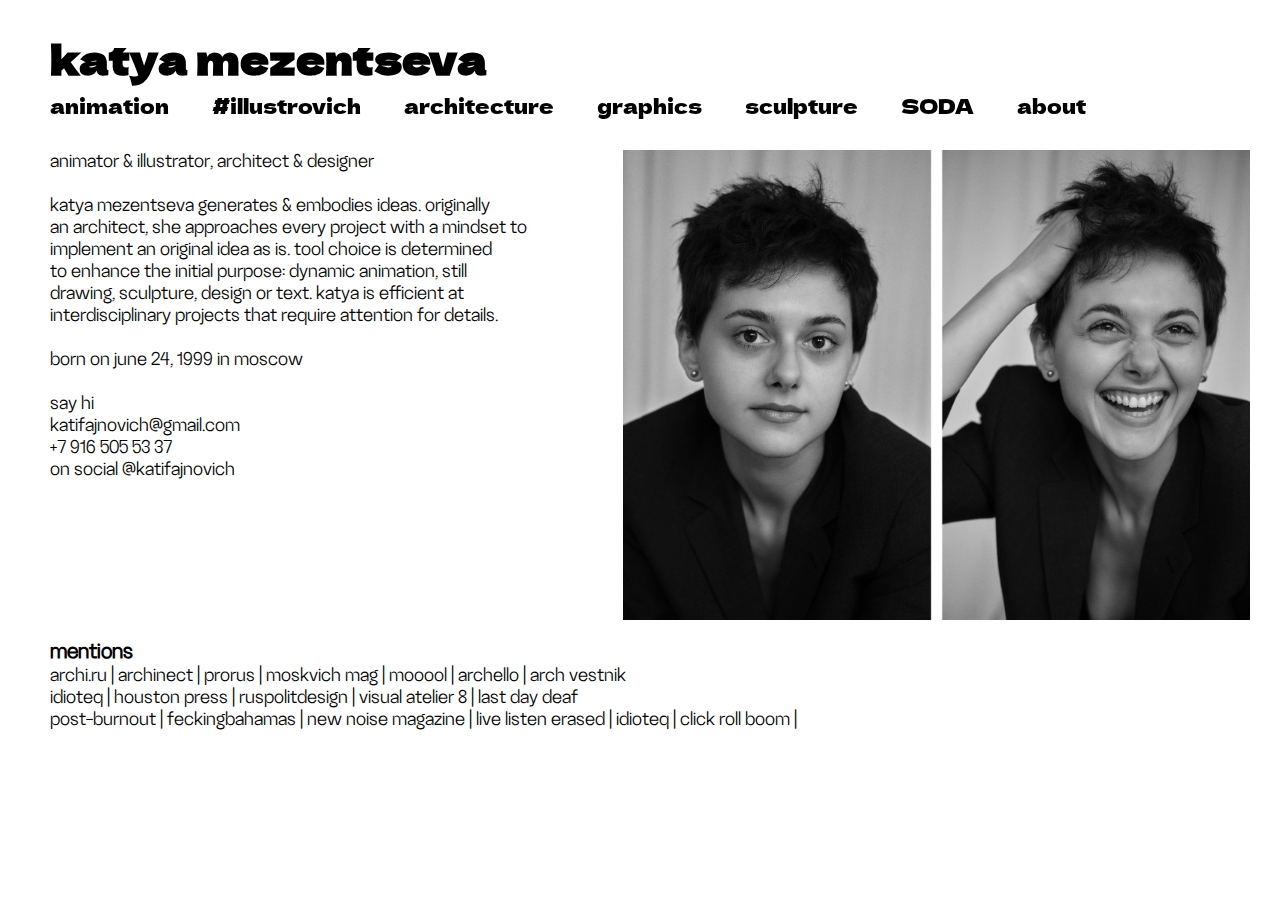
==== commit 67f6227e: "add: soda" ====
--- a/about/index.html
+++ b/about/index.html
@@ -33,6 +33,9 @@
             <a class="link" href="/sculpture/">sculpture</a>
         </li>
         <li>
+            <a class="link" href="/soda/">SODA</a>
+        </li>
+        <li>
             <a class="link" href="/about/">about</a>
         </li>
     </ul>
@@ -42,6 +45,7 @@
         <a class="link link-mobile" href="/architecture/">architecture</a>
         <a class="link link-mobile" href="/graphics/">graphics</a>
         <a class="link link-mobile" href="/sculpture/">sculpture</a>
+        <a class="link link-mobile" href="/soda/">SODA</a>
         <a class="link link-mobile" href="/about/">about</a>
     </div>
 </header>
